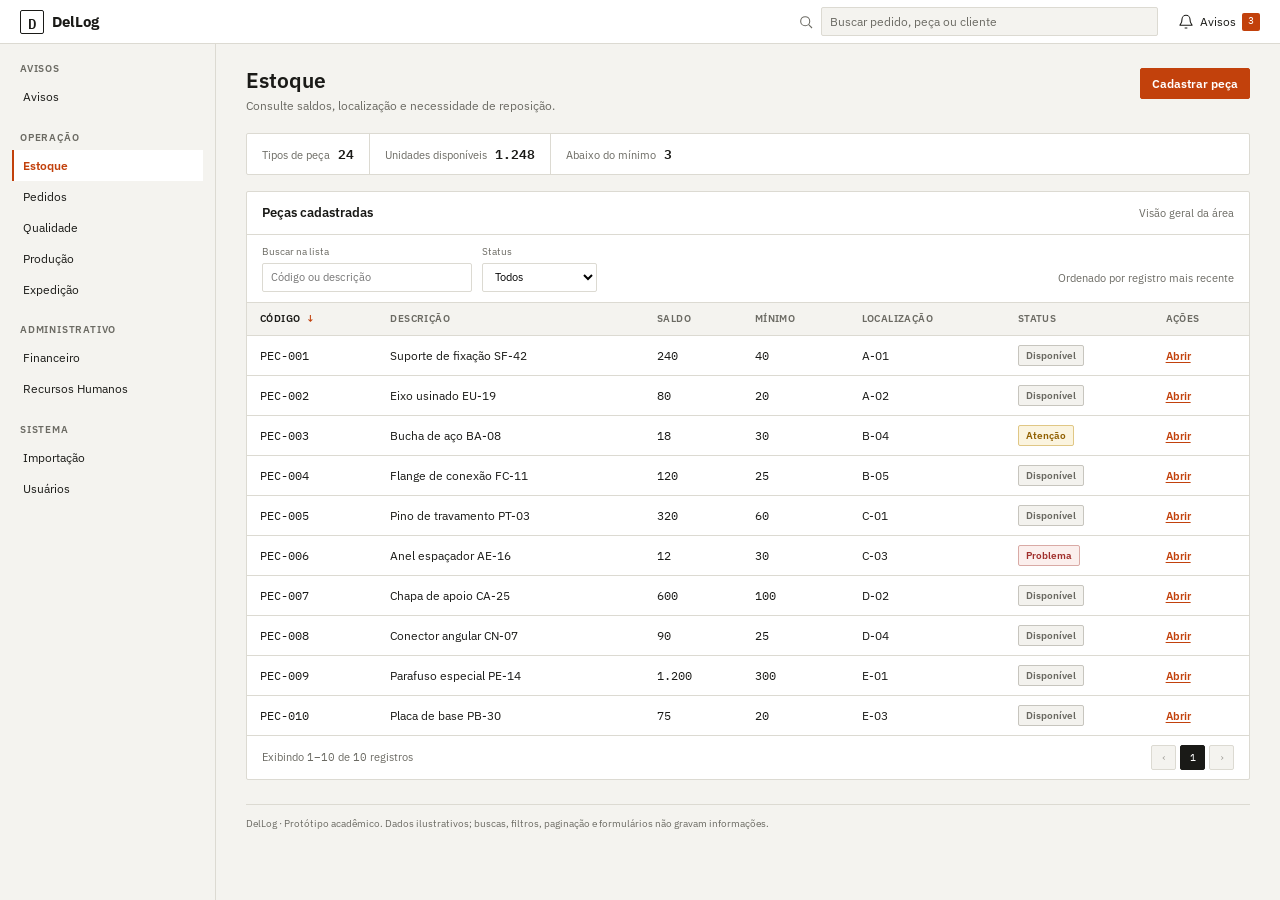
==== index.html @ 0070958c "Troquei o repositorio" ====
<!doctype html>
<html lang="pt-BR"><head><meta charset="utf-8"><meta name="viewport" content="width=device-width, initial-scale=1"><meta name="description" content="Interface demonstrativa do DelLog em HTML e CSS."><title>Estoque | DelLog</title><link rel="stylesheet" href="style.css"></head><body><a class="skip-link" href="#conteudo">Ir para o conteúdo</a><header class="topbar"><a class="brand" href="index.html" aria-label="DelLog, início"><span class="brand-mark" aria-hidden="true">D</span>DelLog</a><label class="global-search"><svg viewBox="0 0 24 24" fill="none" stroke="currentColor" stroke-width="1.6" aria-hidden="true"><circle cx="10.8" cy="10.8" r="6.8"/><path d="m16 16 5 5"/></svg><input type="search" aria-label="Busca global" placeholder="Buscar pedido, peça ou cliente"></label><a class="notification-link" href="avisos.html" aria-label="Avisos, 3 pendentes"><svg viewBox="0 0 24 24" fill="none" stroke="currentColor" stroke-width="1.6" aria-hidden="true"><path d="M18 8a6 6 0 0 0-12 0c0 7-3 7-3 9h18c0-2-3-2-3-9ZM10 21h4"/></svg><span>Avisos</span><span class="notification-count">3</span></a></header><div class="layout"><aside class="sidebar"><nav aria-label="Áreas do DelLog"><div class="nav-group"><p class="nav-caption">Avisos</p><a class="nav-link" href="avisos.html">Avisos</a></div><div class="nav-group"><p class="nav-caption">Operação</p><a class="nav-link active" href="index.html" aria-current="page">Estoque</a><a class="nav-link" href="pedidos.html">Pedidos</a><a class="nav-link" href="qualidade.html">Qualidade</a><a class="nav-link" href="producao.html">Produção</a><a class="nav-link" href="expedicao.html">Expedição</a></div><div class="nav-group"><p class="nav-caption">Administrativo</p><a class="nav-link" href="financeiro.html">Financeiro</a><a class="nav-link" href="rh.html">Recursos Humanos</a></div><div class="nav-group"><p class="nav-caption">Sistema</p><a class="nav-link" href="importacao.html">Importação</a><a class="nav-link" href="usuarios.html">Usuários</a></div></nav></aside><main id="conteudo"><div class="content-wrap"><div class="page-heading"><div><h1>Estoque</h1><p>Consulte saldos, localização e necessidade de reposição.</p></div><a class="button primary" href="#novo-registro">Cadastrar peça</a></div><section class="metrics" aria-label="Resumo de estoque"><article><span>Tipos de peça</span><strong>24</strong></article><article><span>Unidades disponíveis</span><strong>1.248</strong></article><article><span>Abaixo do mínimo</span><strong>3</strong></article></section><section class="panel" aria-labelledby="lista-titulo"><div class="panel-head"><h2 id="lista-titulo">Peças cadastradas</h2><p>Visão geral da área</p></div><div class="table-toolbar" aria-label="Filtros de estoque"><label>Buscar na lista<input type="search" placeholder="Código ou descrição"></label><label>Status<select><option>Todos</option><option>Aguardando</option><option>Em andamento</option><option>Atenção</option><option>Problema</option><option>Concluído</option></select></label><p class="toolbar-note">Ordenado por registro mais recente</p></div><div class="table-scroll"><table><thead><tr><th scope="col" aria-sort="descending">Código <span class="sort-mark" aria-hidden="true">↓</span></th><th scope="col">Descrição</th><th scope="col">Saldo</th><th scope="col">Mínimo</th><th scope="col">Localização</th><th scope="col">Status</th><th scope="col">Ações</th></tr></thead><tbody><tr><td><span class="mono">PEC-001</span></td><td><span>Suporte de fixação SF-42</span></td><td><span class="mono">240</span></td><td><span class="mono">40</span></td><td><span>A-01</span></td><td><span class="badge waiting">Disponível</span></td><td><a class="row-action" href="#registro-1" aria-label="Abrir registro PEC-001">Abrir</a></td></tr><tr><td><span class="mono">PEC-002</span></td><td><span>Eixo usinado EU-19</span></td><td><span class="mono">80</span></td><td><span class="mono">20</span></td><td><span>A-02</span></td><td><span class="badge waiting">Disponível</span></td><td><a class="row-action" href="#registro-2" aria-label="Abrir registro PEC-002">Abrir</a></td></tr><tr><td><span class="mono">PEC-003</span></td><td><span>Bucha de aço BA-08</span></td><td><span class="mono">18</span></td><td><span class="mono">30</span></td><td><span>B-04</span></td><td><span class="badge attention">Atenção</span></td><td><a class="row-action" href="#registro-3" aria-label="Abrir registro PEC-003">Abrir</a></td></tr><tr><td><span class="mono">PEC-004</span></td><td><span>Flange de conexão FC-11</span></td><td><span class="mono">120</span></td><td><span class="mono">25</span></td><td><span>B-05</span></td><td><span class="badge waiting">Disponível</span></td><td><a class="row-action" href="#registro-4" aria-label="Abrir registro PEC-004">Abrir</a></td></tr><tr><td><span class="mono">PEC-005</span></td><td><span>Pino de travamento PT-03</span></td><td><span class="mono">320</span></td><td><span class="mono">60</span></td><td><span>C-01</span></td><td><span class="badge waiting">Disponível</span></td><td><a class="row-action" href="#registro-5" aria-label="Abrir registro PEC-005">Abrir</a></td></tr><tr><td><span class="mono">PEC-006</span></td><td><span>Anel espaçador AE-16</span></td><td><span class="mono">12</span></td><td><span class="mono">30</span></td><td><span>C-03</span></td><td><span class="badge problem">Problema</span></td><td><a class="row-action" href="#registro-6" aria-label="Abrir registro PEC-006">Abrir</a></td></tr><tr><td><span class="mono">PEC-007</span></td><td><span>Chapa de apoio CA-25</span></td><td><span class="mono">600</span></td><td><span class="mono">100</span></td><td><span>D-02</span></td><td><span class="badge waiting">Disponível</span></td><td><a class="row-action" href="#registro-7" aria-label="Abrir registro PEC-007">Abrir</a></td></tr><tr><td><span class="mono">PEC-008</span></td><td><span>Conector angular CN-07</span></td><td><span class="mono">90</span></td><td><span class="mono">25</span></td><td><span>D-04</span></td><td><span class="badge waiting">Disponível</span></td><td><a class="row-action" href="#registro-8" aria-label="Abrir registro PEC-008">Abrir</a></td></tr><tr><td><span class="mono">PEC-009</span></td><td><span>Parafuso especial PE-14</span></td><td><span class="mono">1.200</span></td><td><span class="mono">300</span></td><td><span>E-01</span></td><td><span class="badge waiting">Disponível</span></td><td><a class="row-action" href="#registro-9" aria-label="Abrir registro PEC-009">Abrir</a></td></tr><tr><td><span class="mono">PEC-010</span></td><td><span>Placa de base PB-30</span></td><td><span class="mono">75</span></td><td><span class="mono">20</span></td><td><span>E-03</span></td><td><span class="badge waiting">Disponível</span></td><td><a class="row-action" href="#registro-10" aria-label="Abrir registro PEC-010">Abrir</a></td></tr></tbody></table></div><div class="table-footer"><span>Exibindo <span class="mono">1–10</span> de <span class="mono">10</span> registros</span><nav class="pagination" aria-label="Paginação"><span class="disabled">‹</span><span class="current" aria-current="page">1</span><span class="disabled">›</span></nav></div></section><footer>DelLog · Protótipo acadêmico. Dados ilustrativos; buscas, filtros, paginação e formulários não gravam informações.</footer></div></main></div><a class="drawer-backdrop" href="#conteudo" aria-label="Fechar painel"></a><aside class="drawer" id="novo-registro" aria-labelledby="novo-titulo"><div class="drawer-header"><div><h2 id="novo-titulo">Cadastrar peça</h2><p>Dados ilustrativos para apresentação.</p></div><a class="drawer-close" href="#conteudo" aria-label="Fechar formulário">×</a></div><form class="form"><label>Código<input placeholder="PEC-011"></label><label>Descrição<input placeholder="Descrição da peça"></label><label>Estoque mínimo<input type="number" min="0"></label><label>Localização<input placeholder="A-01"></label><p class="form-hint">Nenhum dado será salvo.</p><div class="form-actions"><a class="button" href="#conteudo">Cancelar</a><button class="button primary" type="button">Cadastrar peça</button></div></form></aside><aside class="drawer" id="registro-1" aria-labelledby="detalhe-1"><div class="drawer-header"><div><h2 id="detalhe-1">PEC-001</h2><p>Estoque</p></div><a class="drawer-close" href="#conteudo" aria-label="Fechar detalhe">×</a></div><section class="drawer-section"><h3>Dados do registro</h3><dl class="detail-list"><dt>Código</dt><dd>PEC-001</dd><dt>Descrição</dt><dd>Suporte de fixação SF-42</dd><dt>Saldo</dt><dd>240</dd><dt>Mínimo</dt><dd>40</dd><dt>Localização</dt><dd>A-01</dd><dt>Status</dt><dd>Disponível</dd></dl></section></aside><aside class="drawer" id="registro-2" aria-labelledby="detalhe-2"><div class="drawer-header"><div><h2 id="detalhe-2">PEC-002</h2><p>Estoque</p></div><a class="drawer-close" href="#conteudo" aria-label="Fechar detalhe">×</a></div><section class="drawer-section"><h3>Dados do registro</h3><dl class="detail-list"><dt>Código</dt><dd>PEC-002</dd><dt>Descrição</dt><dd>Eixo usinado EU-19</dd><dt>Saldo</dt><dd>80</dd><dt>Mínimo</dt><dd>20</dd><dt>Localização</dt><dd>A-02</dd><dt>Status</dt><dd>Disponível</dd></dl></section></aside><aside class="drawer" id="registro-3" aria-labelledby="detalhe-3"><div class="drawer-header"><div><h2 id="detalhe-3">PEC-003</h2><p>Estoque</p></div><a class="drawer-close" href="#conteudo" aria-label="Fechar detalhe">×</a></div><section class="drawer-section"><h3>Dados do registro</h3><dl class="detail-list"><dt>Código</dt><dd>PEC-003</dd><dt>Descrição</dt><dd>Bucha de aço BA-08</dd><dt>Saldo</dt><dd>18</dd><dt>Mínimo</dt><dd>30</dd><dt>Localização</dt><dd>B-04</dd><dt>Status</dt><dd>Atenção</dd></dl></section></aside><aside class="drawer" id="registro-4" aria-labelledby="detalhe-4"><div class="drawer-header"><div><h2 id="detalhe-4">PEC-004</h2><p>Estoque</p></div><a class="drawer-close" href="#conteudo" aria-label="Fechar detalhe">×</a></div><section class="drawer-section"><h3>Dados do registro</h3><dl class="detail-list"><dt>Código</dt><dd>PEC-004</dd><dt>Descrição</dt><dd>Flange de conexão FC-11</dd><dt>Saldo</dt><dd>120</dd><dt>Mínimo</dt><dd>25</dd><dt>Localização</dt><dd>B-05</dd><dt>Status</dt><dd>Disponível</dd></dl></section></aside><aside class="drawer" id="registro-5" aria-labelledby="detalhe-5"><div class="drawer-header"><div><h2 id="detalhe-5">PEC-005</h2><p>Estoque</p></div><a class="drawer-close" href="#conteudo" aria-label="Fechar detalhe">×</a></div><section class="drawer-section"><h3>Dados do registro</h3><dl class="detail-list"><dt>Código</dt><dd>PEC-005</dd><dt>Descrição</dt><dd>Pino de travamento PT-03</dd><dt>Saldo</dt><dd>320</dd><dt>Mínimo</dt><dd>60</dd><dt>Localização</dt><dd>C-01</dd><dt>Status</dt><dd>Disponível</dd></dl></section></aside><aside class="drawer" id="registro-6" aria-labelledby="detalhe-6"><div class="drawer-header"><div><h2 id="detalhe-6">PEC-006</h2><p>Estoque</p></div><a class="drawer-close" href="#conteudo" aria-label="Fechar detalhe">×</a></div><section class="drawer-section"><h3>Dados do registro</h3><dl class="detail-list"><dt>Código</dt><dd>PEC-006</dd><dt>Descrição</dt><dd>Anel espaçador AE-16</dd><dt>Saldo</dt><dd>12</dd><dt>Mínimo</dt><dd>30</dd><dt>Localização</dt><dd>C-03</dd><dt>Status</dt><dd>Problema</dd></dl></section></aside><aside class="drawer" id="registro-7" aria-labelledby="detalhe-7"><div class="drawer-header"><div><h2 id="detalhe-7">PEC-007</h2><p>Estoque</p></div><a class="drawer-close" href="#conteudo" aria-label="Fechar detalhe">×</a></div><section class="drawer-section"><h3>Dados do registro</h3><dl class="detail-list"><dt>Código</dt><dd>PEC-007</dd><dt>Descrição</dt><dd>Chapa de apoio CA-25</dd><dt>Saldo</dt><dd>600</dd><dt>Mínimo</dt><dd>100</dd><dt>Localização</dt><dd>D-02</dd><dt>Status</dt><dd>Disponível</dd></dl></section></aside><aside class="drawer" id="registro-8" aria-labelledby="detalhe-8"><div class="drawer-header"><div><h2 id="detalhe-8">PEC-008</h2><p>Estoque</p></div><a class="drawer-close" href="#conteudo" aria-label="Fechar detalhe">×</a></div><section class="drawer-section"><h3>Dados do registro</h3><dl class="detail-list"><dt>Código</dt><dd>PEC-008</dd><dt>Descrição</dt><dd>Conector angular CN-07</dd><dt>Saldo</dt><dd>90</dd><dt>Mínimo</dt><dd>25</dd><dt>Localização</dt><dd>D-04</dd><dt>Status</dt><dd>Disponível</dd></dl></section></aside><aside class="drawer" id="registro-9" aria-labelledby="detalhe-9"><div class="drawer-header"><div><h2 id="detalhe-9">PEC-009</h2><p>Estoque</p></div><a class="drawer-close" href="#conteudo" aria-label="Fechar detalhe">×</a></div><section class="drawer-section"><h3>Dados do registro</h3><dl class="detail-list"><dt>Código</dt><dd>PEC-009</dd><dt>Descrição</dt><dd>Parafuso especial PE-14</dd><dt>Saldo</dt><dd>1.200</dd><dt>Mínimo</dt><dd>300</dd><dt>Localização</dt><dd>E-01</dd><dt>Status</dt><dd>Disponível</dd></dl></section></aside><aside class="drawer" id="registro-10" aria-labelledby="detalhe-10"><div class="drawer-header"><div><h2 id="detalhe-10">PEC-010</h2><p>Estoque</p></div><a class="drawer-close" href="#conteudo" aria-label="Fechar detalhe">×</a></div><section class="drawer-section"><h3>Dados do registro</h3><dl class="detail-list"><dt>Código</dt><dd>PEC-010</dd><dt>Descrição</dt><dd>Placa de base PB-30</dd><dt>Saldo</dt><dd>75</dd><dt>Mínimo</dt><dd>20</dd><dt>Localização</dt><dd>E-03</dd><dt>Status</dt><dd>Disponível</dd></dl></section></aside></body></html>
---- style.css ----
@import url('https://fonts.googleapis.com/css2?family=IBM+Plex+Mono:wght@400;500;600&family=IBM+Plex+Sans:wght@400;500;600;700&display=swap');
:root{--bg:#f4f3ef;--paper:#fff;--ink:#1a1a17;--muted:#6b6a63;--line:#dcdad2;--accent:#c2410c;color-scheme:light}
*{box-sizing:border-box}html{scroll-behavior:smooth}body{margin:0;background:var(--bg);color:var(--ink);font:14px/1.45 'IBM Plex Sans',Arial,sans-serif}button,input,select{font:inherit}a{color:inherit}button{cursor:pointer}:focus-visible{outline:2px solid var(--accent);outline-offset:2px}
.mono,code,time,.numeric,.notification-count,.pagination,input[type=date],input[type=number]{font-family:'IBM Plex Mono',Consolas,monospace;font-variant-numeric:tabular-nums}
.skip-link{position:absolute;top:-48px;left:12px;z-index:40;padding:8px 12px;background:#fff;border:1px solid var(--accent)}.skip-link:focus{top:6px}
.topbar{position:sticky;top:0;z-index:20;height:44px;display:flex;align-items:center;gap:20px;padding:0 20px;background:#fff;border-bottom:1px solid var(--line)}.brand{display:inline-flex;align-items:center;gap:8px;min-width:192px;font-size:15px;font-weight:700;text-decoration:none}.brand-mark{display:grid;place-items:center;width:24px;height:24px;border:1px solid var(--ink);border-radius:2px;font:600 14px 'IBM Plex Mono',monospace}.top-label{display:none}
.global-search{display:flex;align-items:center;gap:7px;width:min(360px,40vw);margin-left:auto;color:var(--muted)}.global-search svg,.notification-link svg{width:16px;height:16px;flex:none}.global-search input{width:100%;height:29px;padding:3px 8px;background:var(--bg);border:1px solid var(--line);border-radius:2px;font-size:12px}.global-search input::placeholder{color:var(--muted)}.notification-link{display:inline-flex;align-items:center;gap:6px;text-decoration:none;font-size:12px}.notification-count{display:inline-grid;place-items:center;min-width:18px;height:18px;padding:0 3px;color:#fff;background:var(--accent);border-radius:2px;font-size:10px}
.layout{display:grid;grid-template-columns:216px minmax(0,1fr);min-height:calc(100vh - 44px)}.sidebar{position:sticky;top:44px;align-self:start;height:calc(100vh - 44px);padding:18px 12px;overflow-y:auto;border-right:1px solid var(--line)}.nav-group{margin-bottom:18px}.nav-caption{margin:0 8px 5px;color:var(--muted);font-size:10px;font-weight:600;letter-spacing:.08em;text-transform:uppercase}.sidebar nav{display:block}.nav-link{display:flex;align-items:center;justify-content:space-between;min-height:31px;padding:5px 9px;border-left:2px solid transparent;text-decoration:none;font-size:12px}.nav-link:hover{background:#eeede8}.nav-link.active,.nav-link[aria-current=page]{color:var(--accent);background:#fff;border-left-color:var(--accent);font-weight:600}.nav-indicator{color:var(--muted);font:10px 'IBM Plex Mono',monospace}.sidebar-note{margin:18px 8px 0;padding-top:12px;border-top:1px solid var(--line);color:var(--muted);font-size:11px}
main{min-width:0;padding:24px 30px 36px}.content-wrap{max-width:1440px;margin:auto}.page-heading{display:flex;align-items:start;justify-content:space-between;gap:16px;margin-bottom:18px}.page-heading h1{margin:0;font-size:21px;font-weight:600;line-height:1.2}.page-heading p{margin:4px 0 0;color:var(--muted);font-size:12px}.eyebrow{display:none}
.button{display:inline-flex;align-items:center;justify-content:center;min-height:31px;padding:5px 11px;background:#fff;border:1px solid var(--line);border-radius:2px;text-decoration:none;font-size:12px;font-weight:600;white-space:nowrap}.button:hover{border-color:var(--muted)}.button.primary,.primary{color:#fff;background:var(--accent);border-color:var(--accent)}.button.primary:hover,.primary:hover{background:#9a3412}.button:disabled{color:var(--muted);background:var(--bg);cursor:default}
.metrics{display:flex;flex-wrap:wrap;margin-bottom:16px;background:#fff;border:1px solid var(--line);border-radius:2px}.metrics article{display:flex;align-items:baseline;gap:8px;min-height:39px;padding:9px 15px;border-right:1px solid var(--line)}.metrics article:last-child{border-right:0}.metrics span,.metrics small{color:var(--muted);font-size:11px}.metrics strong{font:600 13px 'IBM Plex Mono',monospace;font-variant-numeric:tabular-nums}.metrics .warning-text{color:var(--accent)}
.panel,.card{min-width:0;margin-bottom:16px;overflow:hidden;background:#fff;border:1px solid var(--line);border-radius:2px}.panel-head,.card-head{display:flex;align-items:baseline;justify-content:space-between;gap:12px;padding:12px 15px;border-bottom:1px solid var(--line)}.panel-head h2,.card-head h2{margin:0;font-size:13px;font-weight:600}.panel-head p,.card-head p{margin:0;color:var(--muted);font-size:11px}
.table-toolbar{display:flex;flex-wrap:wrap;align-items:end;gap:10px;padding:10px 15px;border-bottom:1px solid var(--line)}.table-toolbar label{display:grid;gap:3px;color:var(--muted);font-size:10px}.table-toolbar input,.table-toolbar select{height:29px;min-width:115px;padding:3px 8px;background:#fff;border:1px solid var(--line);border-radius:2px;font-size:11px}.table-toolbar input[type=search]{min-width:210px}.toolbar-note{margin:0 0 5px auto;color:var(--muted);font-size:11px}
.table-scroll{max-height:550px;overflow:auto}table{width:100%;min-width:760px;border-collapse:separate;border-spacing:0}th,td{padding:9px 13px;border-bottom:1px solid var(--line);text-align:left;white-space:nowrap;font-size:12px}th{position:sticky;top:0;z-index:2;background:var(--bg);color:var(--muted);font-size:10px;font-weight:600;letter-spacing:.04em;text-transform:uppercase}tbody tr:hover{background:#faf9f6}tbody tr:last-child td{border-bottom:0}th[aria-sort]{color:var(--ink)}.sort-mark{margin-left:3px;color:var(--accent)}.row-action,.text-link{color:var(--accent);font-size:11px;font-weight:600;text-decoration:underline;text-underline-offset:2px}
.table-footer{display:flex;align-items:center;justify-content:space-between;gap:10px;padding:9px 15px;border-top:1px solid var(--line);color:var(--muted);font-size:11px}.pagination{display:flex;gap:4px}.pagination span,.pagination a{display:inline-grid;place-items:center;min-width:25px;height:25px;padding:0 5px;border:1px solid var(--line);border-radius:2px;text-decoration:none;font-size:10px}.pagination .current{color:#fff;background:var(--ink);border-color:var(--ink)}.pagination .disabled{color:#a5a39d;background:var(--bg)}
.badge{display:inline-flex;align-items:center;min-height:21px;padding:2px 7px;border:1px solid;border-radius:2px;font-size:10px;font-weight:600;line-height:1.2;white-space:nowrap}.badge.gray,.badge.waiting,.badge.purple{color:#696861;background:#f3f2ee;border-color:#c7c5be}.badge.blue,.badge.progress{color:#315d86;background:#edf3f8;border-color:#b9cbda}.badge.orange,.badge.attention{color:#916000;background:#fbf4df;border-color:#e0c785}.badge.red,.badge.problem{color:#a1302d;background:#fbefed;border-color:#d9aaa5}.badge.green,.badge.done{color:#326944;background:#edf5ee;border-color:#abcab1}.flow-text{color:var(--muted);font-size:11px}
.empty-state{padding:22px 16px;text-align:center}.empty-state strong{display:block;font-size:12px}.empty-state p{margin:5px 0 10px;color:var(--muted);font-size:11px}
.drawer{position:fixed;inset:44px 0 0 auto;z-index:25;display:none;width:min(460px,100vw);overflow-y:auto;background:#fff;border-left:1px solid var(--line)}.drawer:target{display:block}.drawer-backdrop{position:fixed;inset:44px 0 0 0;z-index:24;display:none;background:rgb(26 26 23/.25)}body:has(.drawer:target) .drawer-backdrop{display:block}.drawer-header{display:flex;align-items:start;justify-content:space-between;gap:12px;padding:16px 18px;border-bottom:1px solid var(--line)}.drawer-header h2{margin:0;font-size:16px}.drawer-header p{margin:3px 0 0;color:var(--muted);font-size:11px}.drawer-close{display:grid;place-items:center;width:26px;height:26px;border:1px solid var(--line);border-radius:2px;font-size:18px;text-decoration:none}.drawer-section{padding:15px 18px;border-bottom:1px solid var(--line)}.drawer-section h3{margin:0 0 10px;font-size:11px;text-transform:uppercase;letter-spacing:.04em}.detail-list{display:grid;grid-template-columns:110px 1fr;gap:8px 12px;margin:0;font-size:12px}.detail-list dt{color:var(--muted)}.detail-list dd{margin:0}.event-list{margin:0;padding:0;list-style:none}.event-list li{display:grid;grid-template-columns:110px 1fr;gap:5px 12px;padding:8px 0;border-top:1px solid var(--line)}.event-list li:first-child{border:0}.event-list time{color:var(--muted);font-size:10px}.event-title{font-size:12px;font-weight:600}.event-person{grid-column:2;color:var(--muted);font-size:10px}.steps{margin:0;padding:0;list-style:none}.steps li{padding:4px 0;color:var(--muted);font-size:11px}.steps li::before{content:'—';margin-right:8px}.steps li.done,.steps li.current{color:var(--ink);font-weight:400}
.form{display:grid;gap:12px;padding:16px 18px}.form label{display:grid;gap:4px;font-size:11px;font-weight:600}.form input,.form select{width:100%;min-width:0;min-height:31px;padding:5px 8px;background:#fff;border:1px solid var(--line);border-radius:2px;font-size:12px;font-weight:400}.form input:focus,.form select:focus,.table-toolbar input:focus,.table-toolbar select:focus,.global-search input:focus{outline:2px solid var(--accent);outline-offset:0;border-color:var(--accent)}.form-actions{display:flex;justify-content:end;gap:8px;padding-top:4px}.form-hint{margin:0;color:var(--muted);font-size:11px}
.grid{display:grid;gap:16px}.grid.two{grid-template-columns:repeat(2,minmax(0,1fr))}.inner-grid{padding:15px}.card .form{padding:15px}.list-item,.permission{padding:11px 15px;border-top:1px solid var(--line)}.list-item{display:flex;justify-content:space-between;gap:12px}.list-item p,.permission span{margin:3px 0 0;color:var(--muted);font-size:11px}.permission{display:grid;gap:3px}.notice{margin:10px 15px;padding:10px;border:1px solid var(--line);border-radius:2px}.notice p{margin:3px 0 0;color:var(--muted);font-size:11px}.notice.orange{border-color:#e0c785;background:#fbf4df}.notice.blue{border-color:#b9cbda;background:#edf3f8}.notice.purple{border-color:var(--line);background:var(--bg)}.inner-grid .notice{margin:0}footer{margin-top:24px;padding-top:12px;border-top:1px solid var(--line);color:var(--muted);font-size:10px}
@media(max-width:900px){.layout{grid-template-columns:174px minmax(0,1fr)}.brand{min-width:150px}main{padding:20px}}
@media(max-width:680px){.topbar{gap:10px;padding:0 12px}.brand{min-width:0;font-size:13px}.global-search{width:auto;flex:1}.notification-link span:not(.notification-count){display:none}.layout{display:block}.sidebar{position:static;height:auto;padding:8px 12px;overflow-x:auto;border-right:0;border-bottom:1px solid var(--line)}.sidebar nav{display:flex;gap:3px;min-width:max-content}.nav-group{display:flex;flex:none;margin:0 12px 0 0}.nav-caption,.sidebar-note{display:none}.nav-link{min-height:29px;padding:5px 8px;border-left:0;border-bottom:2px solid transparent}.nav-link.active,.nav-link[aria-current=page]{border-left-color:transparent;border-bottom-color:var(--accent)}main{padding:18px 12px 28px}.page-heading h1{font-size:18px}.metrics{flex-wrap:nowrap;overflow-x:auto}.metrics article{flex:none}.grid.two{grid-template-columns:1fr}.toolbar-note{width:100%;margin:0}}
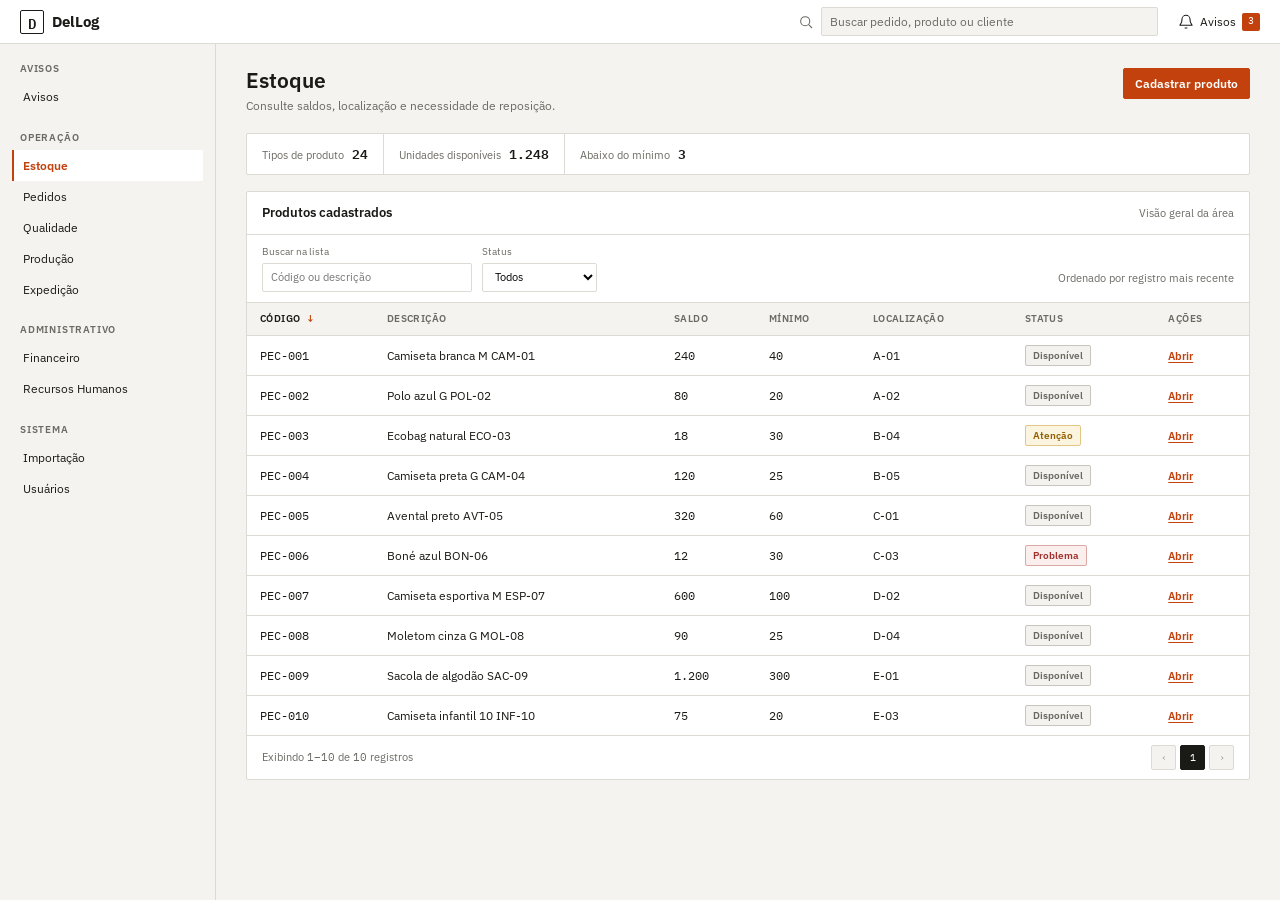
==== commit 5e021170: "Formata HTMLs e adapta conteúdo do DelLog para estamparia" ====
--- a/index.html
+++ b/index.html
@@ -1,3 +1,585 @@
 <!doctype html>
-<html lang="pt-BR"><head><meta charset="utf-8"><meta name="viewport" content="width=device-width, initial-scale=1"><meta name="description" content="Interface demonstrativa do DelLog em HTML e CSS."><title>Estoque | DelLog</title><link rel="stylesheet" href="style.css"></head><body><a class="skip-link" href="#conteudo">Ir para o conteúdo</a><header class="topbar"><a class="brand" href="index.html" aria-label="DelLog, início"><span class="brand-mark" aria-hidden="true">D</span>DelLog</a><label class="global-search"><svg viewBox="0 0 24 24" fill="none" stroke="currentColor" stroke-width="1.6" aria-hidden="true"><circle cx="10.8" cy="10.8" r="6.8"/><path d="m16 16 5 5"/></svg><input type="search" aria-label="Busca global" placeholder="Buscar pedido, peça ou cliente"></label><a class="notification-link" href="avisos.html" aria-label="Avisos, 3 pendentes"><svg viewBox="0 0 24 24" fill="none" stroke="currentColor" stroke-width="1.6" aria-hidden="true"><path d="M18 8a6 6 0 0 0-12 0c0 7-3 7-3 9h18c0-2-3-2-3-9ZM10 21h4"/></svg><span>Avisos</span><span class="notification-count">3</span></a></header><div class="layout"><aside class="sidebar"><nav aria-label="Áreas do DelLog"><div class="nav-group"><p class="nav-caption">Avisos</p><a class="nav-link" href="avisos.html">Avisos</a></div><div class="nav-group"><p class="nav-caption">Operação</p><a class="nav-link active" href="index.html" aria-current="page">Estoque</a><a class="nav-link" href="pedidos.html">Pedidos</a><a class="nav-link" href="qualidade.html">Qualidade</a><a class="nav-link" href="producao.html">Produção</a><a class="nav-link" href="expedicao.html">Expedição</a></div><div class="nav-group"><p class="nav-caption">Administrativo</p><a class="nav-link" href="financeiro.html">Financeiro</a><a class="nav-link" href="rh.html">Recursos Humanos</a></div><div class="nav-group"><p class="nav-caption">Sistema</p><a class="nav-link" href="importacao.html">Importação</a><a class="nav-link" href="usuarios.html">Usuários</a></div></nav></aside><main id="conteudo"><div class="content-wrap"><div class="page-heading"><div><h1>Estoque</h1><p>Consulte saldos, localização e necessidade de reposição.</p></div><a class="button primary" href="#novo-registro">Cadastrar peça</a></div><section class="metrics" aria-label="Resumo de estoque"><article><span>Tipos de peça</span><strong>24</strong></article><article><span>Unidades disponíveis</span><strong>1.248</strong></article><article><span>Abaixo do mínimo</span><strong>3</strong></article></section><section class="panel" aria-labelledby="lista-titulo"><div class="panel-head"><h2 id="lista-titulo">Peças cadastradas</h2><p>Visão geral da área</p></div><div class="table-toolbar" aria-label="Filtros de estoque"><label>Buscar na lista<input type="search" placeholder="Código ou descrição"></label><label>Status<select><option>Todos</option><option>Aguardando</option><option>Em andamento</option><option>Atenção</option><option>Problema</option><option>Concluído</option></select></label><p class="toolbar-note">Ordenado por registro mais recente</p></div><div class="table-scroll"><table><thead><tr><th scope="col" aria-sort="descending">Código <span class="sort-mark" aria-hidden="true">↓</span></th><th scope="col">Descrição</th><th scope="col">Saldo</th><th scope="col">Mínimo</th><th scope="col">Localização</th><th scope="col">Status</th><th scope="col">Ações</th></tr></thead><tbody><tr><td><span class="mono">PEC-001</span></td><td><span>Suporte de fixação SF-42</span></td><td><span class="mono">240</span></td><td><span class="mono">40</span></td><td><span>A-01</span></td><td><span class="badge waiting">Disponível</span></td><td><a class="row-action" href="#registro-1" aria-label="Abrir registro PEC-001">Abrir</a></td></tr><tr><td><span class="mono">PEC-002</span></td><td><span>Eixo usinado EU-19</span></td><td><span class="mono">80</span></td><td><span class="mono">20</span></td><td><span>A-02</span></td><td><span class="badge waiting">Disponível</span></td><td><a class="row-action" href="#registro-2" aria-label="Abrir registro PEC-002">Abrir</a></td></tr><tr><td><span class="mono">PEC-003</span></td><td><span>Bucha de aço BA-08</span></td><td><span class="mono">18</span></td><td><span class="mono">30</span></td><td><span>B-04</span></td><td><span class="badge attention">Atenção</span></td><td><a class="row-action" href="#registro-3" aria-label="Abrir registro PEC-003">Abrir</a></td></tr><tr><td><span class="mono">PEC-004</span></td><td><span>Flange de conexão FC-11</span></td><td><span class="mono">120</span></td><td><span class="mono">25</span></td><td><span>B-05</span></td><td><span class="badge waiting">Disponível</span></td><td><a class="row-action" href="#registro-4" aria-label="Abrir registro PEC-004">Abrir</a></td></tr><tr><td><span class="mono">PEC-005</span></td><td><span>Pino de travamento PT-03</span></td><td><span class="mono">320</span></td><td><span class="mono">60</span></td><td><span>C-01</span></td><td><span class="badge waiting">Disponível</span></td><td><a class="row-action" href="#registro-5" aria-label="Abrir registro PEC-005">Abrir</a></td></tr><tr><td><span class="mono">PEC-006</span></td><td><span>Anel espaçador AE-16</span></td><td><span class="mono">12</span></td><td><span class="mono">30</span></td><td><span>C-03</span></td><td><span class="badge problem">Problema</span></td><td><a class="row-action" href="#registro-6" aria-label="Abrir registro PEC-006">Abrir</a></td></tr><tr><td><span class="mono">PEC-007</span></td><td><span>Chapa de apoio CA-25</span></td><td><span class="mono">600</span></td><td><span class="mono">100</span></td><td><span>D-02</span></td><td><span class="badge waiting">Disponível</span></td><td><a class="row-action" href="#registro-7" aria-label="Abrir registro PEC-007">Abrir</a></td></tr><tr><td><span class="mono">PEC-008</span></td><td><span>Conector angular CN-07</span></td><td><span class="mono">90</span></td><td><span class="mono">25</span></td><td><span>D-04</span></td><td><span class="badge waiting">Disponível</span></td><td><a class="row-action" href="#registro-8" aria-label="Abrir registro PEC-008">Abrir</a></td></tr><tr><td><span class="mono">PEC-009</span></td><td><span>Parafuso especial PE-14</span></td><td><span class="mono">1.200</span></td><td><span class="mono">300</span></td><td><span>E-01</span></td><td><span class="badge waiting">Disponível</span></td><td><a class="row-action" href="#registro-9" aria-label="Abrir registro PEC-009">Abrir</a></td></tr><tr><td><span class="mono">PEC-010</span></td><td><span>Placa de base PB-30</span></td><td><span class="mono">75</span></td><td><span class="mono">20</span></td><td><span>E-03</span></td><td><span class="badge waiting">Disponível</span></td><td><a class="row-action" href="#registro-10" aria-label="Abrir registro PEC-010">Abrir</a></td></tr></tbody></table></div><div class="table-footer"><span>Exibindo <span class="mono">1–10</span> de <span class="mono">10</span> registros</span><nav class="pagination" aria-label="Paginação"><span class="disabled">‹</span><span class="current" aria-current="page">1</span><span class="disabled">›</span></nav></div></section><footer>DelLog · Protótipo acadêmico. Dados ilustrativos; buscas, filtros, paginação e formulários não gravam informações.</footer></div></main></div><a class="drawer-backdrop" href="#conteudo" aria-label="Fechar painel"></a><aside class="drawer" id="novo-registro" aria-labelledby="novo-titulo"><div class="drawer-header"><div><h2 id="novo-titulo">Cadastrar peça</h2><p>Dados ilustrativos para apresentação.</p></div><a class="drawer-close" href="#conteudo" aria-label="Fechar formulário">×</a></div><form class="form"><label>Código<input placeholder="PEC-011"></label><label>Descrição<input placeholder="Descrição da peça"></label><label>Estoque mínimo<input type="number" min="0"></label><label>Localização<input placeholder="A-01"></label><p class="form-hint">Nenhum dado será salvo.</p><div class="form-actions"><a class="button" href="#conteudo">Cancelar</a><button class="button primary" type="button">Cadastrar peça</button></div></form></aside><aside class="drawer" id="registro-1" aria-labelledby="detalhe-1"><div class="drawer-header"><div><h2 id="detalhe-1">PEC-001</h2><p>Estoque</p></div><a class="drawer-close" href="#conteudo" aria-label="Fechar detalhe">×</a></div><section class="drawer-section"><h3>Dados do registro</h3><dl class="detail-list"><dt>Código</dt><dd>PEC-001</dd><dt>Descrição</dt><dd>Suporte de fixação SF-42</dd><dt>Saldo</dt><dd>240</dd><dt>Mínimo</dt><dd>40</dd><dt>Localização</dt><dd>A-01</dd><dt>Status</dt><dd>Disponível</dd></dl></section></aside><aside class="drawer" id="registro-2" aria-labelledby="detalhe-2"><div class="drawer-header"><div><h2 id="detalhe-2">PEC-002</h2><p>Estoque</p></div><a class="drawer-close" href="#conteudo" aria-label="Fechar detalhe">×</a></div><section class="drawer-section"><h3>Dados do registro</h3><dl class="detail-list"><dt>Código</dt><dd>PEC-002</dd><dt>Descrição</dt><dd>Eixo usinado EU-19</dd><dt>Saldo</dt><dd>80</dd><dt>Mínimo</dt><dd>20</dd><dt>Localização</dt><dd>A-02</dd><dt>Status</dt><dd>Disponível</dd></dl></section></aside><aside class="drawer" id="registro-3" aria-labelledby="detalhe-3"><div class="drawer-header"><div><h2 id="detalhe-3">PEC-003</h2><p>Estoque</p></div><a class="drawer-close" href="#conteudo" aria-label="Fechar detalhe">×</a></div><section class="drawer-section"><h3>Dados do registro</h3><dl class="detail-list"><dt>Código</dt><dd>PEC-003</dd><dt>Descrição</dt><dd>Bucha de aço BA-08</dd><dt>Saldo</dt><dd>18</dd><dt>Mínimo</dt><dd>30</dd><dt>Localização</dt><dd>B-04</dd><dt>Status</dt><dd>Atenção</dd></dl></section></aside><aside class="drawer" id="registro-4" aria-labelledby="detalhe-4"><div class="drawer-header"><div><h2 id="detalhe-4">PEC-004</h2><p>Estoque</p></div><a class="drawer-close" href="#conteudo" aria-label="Fechar detalhe">×</a></div><section class="drawer-section"><h3>Dados do registro</h3><dl class="detail-list"><dt>Código</dt><dd>PEC-004</dd><dt>Descrição</dt><dd>Flange de conexão FC-11</dd><dt>Saldo</dt><dd>120</dd><dt>Mínimo</dt><dd>25</dd><dt>Localização</dt><dd>B-05</dd><dt>Status</dt><dd>Disponível</dd></dl></section></aside><aside class="drawer" id="registro-5" aria-labelledby="detalhe-5"><div class="drawer-header"><div><h2 id="detalhe-5">PEC-005</h2><p>Estoque</p></div><a class="drawer-close" href="#conteudo" aria-label="Fechar detalhe">×</a></div><section class="drawer-section"><h3>Dados do registro</h3><dl class="detail-list"><dt>Código</dt><dd>PEC-005</dd><dt>Descrição</dt><dd>Pino de travamento PT-03</dd><dt>Saldo</dt><dd>320</dd><dt>Mínimo</dt><dd>60</dd><dt>Localização</dt><dd>C-01</dd><dt>Status</dt><dd>Disponível</dd></dl></section></aside><aside class="drawer" id="registro-6" aria-labelledby="detalhe-6"><div class="drawer-header"><div><h2 id="detalhe-6">PEC-006</h2><p>Estoque</p></div><a class="drawer-close" href="#conteudo" aria-label="Fechar detalhe">×</a></div><section class="drawer-section"><h3>Dados do registro</h3><dl class="detail-list"><dt>Código</dt><dd>PEC-006</dd><dt>Descrição</dt><dd>Anel espaçador AE-16</dd><dt>Saldo</dt><dd>12</dd><dt>Mínimo</dt><dd>30</dd><dt>Localização</dt><dd>C-03</dd><dt>Status</dt><dd>Problema</dd></dl></section></aside><aside class="drawer" id="registro-7" aria-labelledby="detalhe-7"><div class="drawer-header"><div><h2 id="detalhe-7">PEC-007</h2><p>Estoque</p></div><a class="drawer-close" href="#conteudo" aria-label="Fechar detalhe">×</a></div><section class="drawer-section"><h3>Dados do registro</h3><dl class="detail-list"><dt>Código</dt><dd>PEC-007</dd><dt>Descrição</dt><dd>Chapa de apoio CA-25</dd><dt>Saldo</dt><dd>600</dd><dt>Mínimo</dt><dd>100</dd><dt>Localização</dt><dd>D-02</dd><dt>Status</dt><dd>Disponível</dd></dl></section></aside><aside class="drawer" id="registro-8" aria-labelledby="detalhe-8"><div class="drawer-header"><div><h2 id="detalhe-8">PEC-008</h2><p>Estoque</p></div><a class="drawer-close" href="#conteudo" aria-label="Fechar detalhe">×</a></div><section class="drawer-section"><h3>Dados do registro</h3><dl class="detail-list"><dt>Código</dt><dd>PEC-008</dd><dt>Descrição</dt><dd>Conector angular CN-07</dd><dt>Saldo</dt><dd>90</dd><dt>Mínimo</dt><dd>25</dd><dt>Localização</dt><dd>D-04</dd><dt>Status</dt><dd>Disponível</dd></dl></section></aside><aside class="drawer" id="registro-9" aria-labelledby="detalhe-9"><div class="drawer-header"><div><h2 id="detalhe-9">PEC-009</h2><p>Estoque</p></div><a class="drawer-close" href="#conteudo" aria-label="Fechar detalhe">×</a></div><section class="drawer-section"><h3>Dados do registro</h3><dl class="detail-list"><dt>Código</dt><dd>PEC-009</dd><dt>Descrição</dt><dd>Parafuso especial PE-14</dd><dt>Saldo</dt><dd>1.200</dd><dt>Mínimo</dt><dd>300</dd><dt>Localização</dt><dd>E-01</dd><dt>Status</dt><dd>Disponível</dd></dl></section></aside><aside class="drawer" id="registro-10" aria-labelledby="detalhe-10"><div class="drawer-header"><div><h2 id="detalhe-10">PEC-010</h2><p>Estoque</p></div><a class="drawer-close" href="#conteudo" aria-label="Fechar detalhe">×</a></div><section class="drawer-section"><h3>Dados do registro</h3><dl class="detail-list"><dt>Código</dt><dd>PEC-010</dd><dt>Descrição</dt><dd>Placa de base PB-30</dd><dt>Saldo</dt><dd>75</dd><dt>Mínimo</dt><dd>20</dd><dt>Localização</dt><dd>E-03</dd><dt>Status</dt><dd>Disponível</dd></dl></section></aside></body></html>
-
+<html lang="pt-BR">
+  <head>
+    <meta charset="utf-8" />
+    <meta name="viewport" content="width=device-width, initial-scale=1" />
+    <meta
+      name="description"
+      content="DelLog: gestão de pedidos, produção e estoque para estamparias."
+    />
+    <title>Estoque | DelLog</title>
+    <link rel="stylesheet" href="style.css" />
+  </head>
+  <body>
+    <a class="skip-link" href="#conteudo">Ir para o conteúdo</a>
+    <header class="topbar">
+      <a class="brand" href="index.html" aria-label="DelLog, início">
+        <span class="brand-mark" aria-hidden="true">D</span>
+        DelLog
+      </a>
+      <label class="global-search">
+        <svg
+          viewBox="0 0 24 24"
+          fill="none"
+          stroke="currentColor"
+          stroke-width="1.6"
+          aria-hidden="true"
+        >
+          <circle cx="10.8" cy="10.8" r="6.8" />
+          <path d="m16 16 5 5" />
+        </svg>
+        <input
+          type="search"
+          aria-label="Busca global"
+          placeholder="Buscar pedido, produto ou cliente"
+        />
+      </label>
+      <a class="notification-link" href="avisos.html" aria-label="Avisos, 3 pendentes">
+        <svg
+          viewBox="0 0 24 24"
+          fill="none"
+          stroke="currentColor"
+          stroke-width="1.6"
+          aria-hidden="true"
+        >
+          <path d="M18 8a6 6 0 0 0-12 0c0 7-3 7-3 9h18c0-2-3-2-3-9ZM10 21h4" />
+        </svg>
+        <span>Avisos</span>
+        <span class="notification-count">3</span>
+      </a>
+    </header>
+    <div class="layout">
+      <aside class="sidebar">
+        <nav aria-label="Áreas do DelLog">
+          <div class="nav-group">
+            <p class="nav-caption">Avisos</p>
+            <a class="nav-link" href="avisos.html">Avisos</a>
+          </div>
+          <div class="nav-group">
+            <p class="nav-caption">Operação</p>
+            <a class="nav-link active" href="index.html" aria-current="page">Estoque</a>
+            <a class="nav-link" href="pedidos.html">Pedidos</a>
+            <a class="nav-link" href="qualidade.html">Qualidade</a>
+            <a class="nav-link" href="producao.html">Produção</a>
+            <a class="nav-link" href="expedicao.html">Expedição</a>
+          </div>
+          <div class="nav-group">
+            <p class="nav-caption">Administrativo</p>
+            <a class="nav-link" href="financeiro.html">Financeiro</a>
+            <a class="nav-link" href="rh.html">Recursos Humanos</a>
+          </div>
+          <div class="nav-group">
+            <p class="nav-caption">Sistema</p>
+            <a class="nav-link" href="importacao.html">Importação</a>
+            <a class="nav-link" href="usuarios.html">Usuários</a>
+          </div>
+        </nav>
+      </aside>
+      <main id="conteudo">
+        <div class="content-wrap">
+          <div class="page-heading">
+            <div>
+              <h1>Estoque</h1>
+              <p>Consulte saldos, localização e necessidade de reposição.</p>
+            </div>
+            <a class="button primary" href="#novo-registro">Cadastrar produto</a>
+          </div>
+          <section class="metrics" aria-label="Resumo de estoque">
+            <article>
+              <span>Tipos de produto</span>
+              <strong>24</strong>
+            </article>
+            <article>
+              <span>Unidades disponíveis</span>
+              <strong>1.248</strong>
+            </article>
+            <article>
+              <span>Abaixo do mínimo</span>
+              <strong>3</strong>
+            </article>
+          </section>
+          <section class="panel" aria-labelledby="lista-titulo">
+            <div class="panel-head">
+              <h2 id="lista-titulo">Produtos cadastrados</h2>
+              <p>Visão geral da área</p>
+            </div>
+            <div class="table-toolbar" aria-label="Filtros de estoque">
+              <label>
+                Buscar na lista
+                <input type="search" placeholder="Código ou descrição" />
+              </label>
+              <label>
+                Status
+                <select>
+                  <option>Todos</option>
+                  <option>Aguardando</option>
+                  <option>Em andamento</option>
+                  <option>Atenção</option>
+                  <option>Problema</option>
+                  <option>Concluído</option>
+                </select>
+              </label>
+              <p class="toolbar-note">Ordenado por registro mais recente</p>
+            </div>
+            <div class="table-scroll">
+              <table>
+                <thead>
+                  <tr>
+                    <th scope="col" aria-sort="descending">
+                      Código
+                      <span class="sort-mark" aria-hidden="true">↓</span>
+                    </th>
+                    <th scope="col">Descrição</th>
+                    <th scope="col">Saldo</th>
+                    <th scope="col">Mínimo</th>
+                    <th scope="col">Localização</th>
+                    <th scope="col">Status</th>
+                    <th scope="col">Ações</th>
+                  </tr>
+                </thead>
+                <tbody>
+                  <tr>
+                    <td><span class="mono">PEC-001</span></td>
+                    <td><span>Camiseta branca M CAM-01</span></td>
+                    <td><span class="mono">240</span></td>
+                    <td><span class="mono">40</span></td>
+                    <td><span>A-01</span></td>
+                    <td><span class="badge waiting">Disponível</span></td>
+                    <td>
+                      <a class="row-action" href="#registro-1" aria-label="Abrir registro PEC-001">
+                        Abrir
+                      </a>
+                    </td>
+                  </tr>
+                  <tr>
+                    <td><span class="mono">PEC-002</span></td>
+                    <td><span>Polo azul G POL-02</span></td>
+                    <td><span class="mono">80</span></td>
+                    <td><span class="mono">20</span></td>
+                    <td><span>A-02</span></td>
+                    <td><span class="badge waiting">Disponível</span></td>
+                    <td>
+                      <a class="row-action" href="#registro-2" aria-label="Abrir registro PEC-002">
+                        Abrir
+                      </a>
+                    </td>
+                  </tr>
+                  <tr>
+                    <td><span class="mono">PEC-003</span></td>
+                    <td><span>Ecobag natural ECO-03</span></td>
+                    <td><span class="mono">18</span></td>
+                    <td><span class="mono">30</span></td>
+                    <td><span>B-04</span></td>
+                    <td><span class="badge attention">Atenção</span></td>
+                    <td>
+                      <a class="row-action" href="#registro-3" aria-label="Abrir registro PEC-003">
+                        Abrir
+                      </a>
+                    </td>
+                  </tr>
+                  <tr>
+                    <td><span class="mono">PEC-004</span></td>
+                    <td><span>Camiseta preta G CAM-04</span></td>
+                    <td><span class="mono">120</span></td>
+                    <td><span class="mono">25</span></td>
+                    <td><span>B-05</span></td>
+                    <td><span class="badge waiting">Disponível</span></td>
+                    <td>
+                      <a class="row-action" href="#registro-4" aria-label="Abrir registro PEC-004">
+                        Abrir
+                      </a>
+                    </td>
+                  </tr>
+                  <tr>
+                    <td><span class="mono">PEC-005</span></td>
+                    <td><span>Avental preto AVT-05</span></td>
+                    <td><span class="mono">320</span></td>
+                    <td><span class="mono">60</span></td>
+                    <td><span>C-01</span></td>
+                    <td><span class="badge waiting">Disponível</span></td>
+                    <td>
+                      <a class="row-action" href="#registro-5" aria-label="Abrir registro PEC-005">
+                        Abrir
+                      </a>
+                    </td>
+                  </tr>
+                  <tr>
+                    <td><span class="mono">PEC-006</span></td>
+                    <td><span>Boné azul BON-06</span></td>
+                    <td><span class="mono">12</span></td>
+                    <td><span class="mono">30</span></td>
+                    <td><span>C-03</span></td>
+                    <td><span class="badge problem">Problema</span></td>
+                    <td>
+                      <a class="row-action" href="#registro-6" aria-label="Abrir registro PEC-006">
+                        Abrir
+                      </a>
+                    </td>
+                  </tr>
+                  <tr>
+                    <td><span class="mono">PEC-007</span></td>
+                    <td><span>Camiseta esportiva M ESP-07</span></td>
+                    <td><span class="mono">600</span></td>
+                    <td><span class="mono">100</span></td>
+                    <td><span>D-02</span></td>
+                    <td><span class="badge waiting">Disponível</span></td>
+                    <td>
+                      <a class="row-action" href="#registro-7" aria-label="Abrir registro PEC-007">
+                        Abrir
+                      </a>
+                    </td>
+                  </tr>
+                  <tr>
+                    <td><span class="mono">PEC-008</span></td>
+                    <td><span>Moletom cinza G MOL-08</span></td>
+                    <td><span class="mono">90</span></td>
+                    <td><span class="mono">25</span></td>
+                    <td><span>D-04</span></td>
+                    <td><span class="badge waiting">Disponível</span></td>
+                    <td>
+                      <a class="row-action" href="#registro-8" aria-label="Abrir registro PEC-008">
+                        Abrir
+                      </a>
+                    </td>
+                  </tr>
+                  <tr>
+                    <td><span class="mono">PEC-009</span></td>
+                    <td><span>Sacola de algodão SAC-09</span></td>
+                    <td><span class="mono">1.200</span></td>
+                    <td><span class="mono">300</span></td>
+                    <td><span>E-01</span></td>
+                    <td><span class="badge waiting">Disponível</span></td>
+                    <td>
+                      <a class="row-action" href="#registro-9" aria-label="Abrir registro PEC-009">
+                        Abrir
+                      </a>
+                    </td>
+                  </tr>
+                  <tr>
+                    <td><span class="mono">PEC-010</span></td>
+                    <td><span>Camiseta infantil 10 INF-10</span></td>
+                    <td><span class="mono">75</span></td>
+                    <td><span class="mono">20</span></td>
+                    <td><span>E-03</span></td>
+                    <td><span class="badge waiting">Disponível</span></td>
+                    <td>
+                      <a class="row-action" href="#registro-10" aria-label="Abrir registro PEC-010">
+                        Abrir
+                      </a>
+                    </td>
+                  </tr>
+                </tbody>
+              </table>
+            </div>
+            <div class="table-footer">
+              <span>
+                Exibindo
+                <span class="mono">1–10</span>
+                de
+                <span class="mono">10</span>
+                registros
+              </span>
+              <nav class="pagination" aria-label="Paginação">
+                <span class="disabled">‹</span>
+                <span class="current" aria-current="page">1</span>
+                <span class="disabled">›</span>
+              </nav>
+            </div>
+          </section>
+        </div>
+      </main>
+    </div>
+    <a class="drawer-backdrop" href="#conteudo" aria-label="Fechar painel"></a>
+    <aside class="drawer" id="novo-registro" aria-labelledby="novo-titulo">
+      <div class="drawer-header">
+        <div>
+          <h2 id="novo-titulo">Cadastrar produto</h2>
+          <p>Informe o produto, o estoque mínimo e sua localização.</p>
+        </div>
+        <a class="drawer-close" href="#conteudo" aria-label="Fechar formulário">×</a>
+      </div>
+      <form class="form">
+        <label>
+          Código
+          <input placeholder="PEC-011" />
+        </label>
+        <label>
+          Descrição
+          <input placeholder="Descrição do produto" />
+        </label>
+        <label>
+          Estoque mínimo
+          <input type="number" min="0" />
+        </label>
+        <label>
+          Localização
+          <input placeholder="A-01" />
+        </label>
+        <div class="form-actions">
+          <a class="button" href="#conteudo">Cancelar</a>
+          <button class="button primary" type="button">Cadastrar produto</button>
+        </div>
+      </form>
+    </aside>
+    <aside class="drawer" id="registro-1" aria-labelledby="detalhe-1">
+      <div class="drawer-header">
+        <div>
+          <h2 id="detalhe-1">PEC-001</h2>
+          <p>Estoque</p>
+        </div>
+        <a class="drawer-close" href="#conteudo" aria-label="Fechar detalhe">×</a>
+      </div>
+      <section class="drawer-section">
+        <h3>Dados do registro</h3>
+        <dl class="detail-list">
+          <dt>Código</dt>
+          <dd>PEC-001</dd>
+          <dt>Descrição</dt>
+          <dd>Camiseta branca M CAM-01</dd>
+          <dt>Saldo</dt>
+          <dd>240</dd>
+          <dt>Mínimo</dt>
+          <dd>40</dd>
+          <dt>Localização</dt>
+          <dd>A-01</dd>
+          <dt>Status</dt>
+          <dd>Disponível</dd>
+        </dl>
+      </section>
+    </aside>
+    <aside class="drawer" id="registro-2" aria-labelledby="detalhe-2">
+      <div class="drawer-header">
+        <div>
+          <h2 id="detalhe-2">PEC-002</h2>
+          <p>Estoque</p>
+        </div>
+        <a class="drawer-close" href="#conteudo" aria-label="Fechar detalhe">×</a>
+      </div>
+      <section class="drawer-section">
+        <h3>Dados do registro</h3>
+        <dl class="detail-list">
+          <dt>Código</dt>
+          <dd>PEC-002</dd>
+          <dt>Descrição</dt>
+          <dd>Polo azul G POL-02</dd>
+          <dt>Saldo</dt>
+          <dd>80</dd>
+          <dt>Mínimo</dt>
+          <dd>20</dd>
+          <dt>Localização</dt>
+          <dd>A-02</dd>
+          <dt>Status</dt>
+          <dd>Disponível</dd>
+        </dl>
+      </section>
+    </aside>
+    <aside class="drawer" id="registro-3" aria-labelledby="detalhe-3">
+      <div class="drawer-header">
+        <div>
+          <h2 id="detalhe-3">PEC-003</h2>
+          <p>Estoque</p>
+        </div>
+        <a class="drawer-close" href="#conteudo" aria-label="Fechar detalhe">×</a>
+      </div>
+      <section class="drawer-section">
+        <h3>Dados do registro</h3>
+        <dl class="detail-list">
+          <dt>Código</dt>
+          <dd>PEC-003</dd>
+          <dt>Descrição</dt>
+          <dd>Ecobag natural ECO-03</dd>
+          <dt>Saldo</dt>
+          <dd>18</dd>
+          <dt>Mínimo</dt>
+          <dd>30</dd>
+          <dt>Localização</dt>
+          <dd>B-04</dd>
+          <dt>Status</dt>
+          <dd>Atenção</dd>
+        </dl>
+      </section>
+    </aside>
+    <aside class="drawer" id="registro-4" aria-labelledby="detalhe-4">
+      <div class="drawer-header">
+        <div>
+          <h2 id="detalhe-4">PEC-004</h2>
+          <p>Estoque</p>
+        </div>
+        <a class="drawer-close" href="#conteudo" aria-label="Fechar detalhe">×</a>
+      </div>
+      <section class="drawer-section">
+        <h3>Dados do registro</h3>
+        <dl class="detail-list">
+          <dt>Código</dt>
+          <dd>PEC-004</dd>
+          <dt>Descrição</dt>
+          <dd>Camiseta preta G CAM-04</dd>
+          <dt>Saldo</dt>
+          <dd>120</dd>
+          <dt>Mínimo</dt>
+          <dd>25</dd>
+          <dt>Localização</dt>
+          <dd>B-05</dd>
+          <dt>Status</dt>
+          <dd>Disponível</dd>
+        </dl>
+      </section>
+    </aside>
+    <aside class="drawer" id="registro-5" aria-labelledby="detalhe-5">
+      <div class="drawer-header">
+        <div>
+          <h2 id="detalhe-5">PEC-005</h2>
+          <p>Estoque</p>
+        </div>
+        <a class="drawer-close" href="#conteudo" aria-label="Fechar detalhe">×</a>
+      </div>
+      <section class="drawer-section">
+        <h3>Dados do registro</h3>
+        <dl class="detail-list">
+          <dt>Código</dt>
+          <dd>PEC-005</dd>
+          <dt>Descrição</dt>
+          <dd>Avental preto AVT-05</dd>
+          <dt>Saldo</dt>
+          <dd>320</dd>
+          <dt>Mínimo</dt>
+          <dd>60</dd>
+          <dt>Localização</dt>
+          <dd>C-01</dd>
+          <dt>Status</dt>
+          <dd>Disponível</dd>
+        </dl>
+      </section>
+    </aside>
+    <aside class="drawer" id="registro-6" aria-labelledby="detalhe-6">
+      <div class="drawer-header">
+        <div>
+          <h2 id="detalhe-6">PEC-006</h2>
+          <p>Estoque</p>
+        </div>
+        <a class="drawer-close" href="#conteudo" aria-label="Fechar detalhe">×</a>
+      </div>
+      <section class="drawer-section">
+        <h3>Dados do registro</h3>
+        <dl class="detail-list">
+          <dt>Código</dt>
+          <dd>PEC-006</dd>
+          <dt>Descrição</dt>
+          <dd>Boné azul BON-06</dd>
+          <dt>Saldo</dt>
+          <dd>12</dd>
+          <dt>Mínimo</dt>
+          <dd>30</dd>
+          <dt>Localização</dt>
+          <dd>C-03</dd>
+          <dt>Status</dt>
+          <dd>Problema</dd>
+        </dl>
+      </section>
+    </aside>
+    <aside class="drawer" id="registro-7" aria-labelledby="detalhe-7">
+      <div class="drawer-header">
+        <div>
+          <h2 id="detalhe-7">PEC-007</h2>
+          <p>Estoque</p>
+        </div>
+        <a class="drawer-close" href="#conteudo" aria-label="Fechar detalhe">×</a>
+      </div>
+      <section class="drawer-section">
+        <h3>Dados do registro</h3>
+        <dl class="detail-list">
+          <dt>Código</dt>
+          <dd>PEC-007</dd>
+          <dt>Descrição</dt>
+          <dd>Camiseta esportiva M ESP-07</dd>
+          <dt>Saldo</dt>
+          <dd>600</dd>
+          <dt>Mínimo</dt>
+          <dd>100</dd>
+          <dt>Localização</dt>
+          <dd>D-02</dd>
+          <dt>Status</dt>
+          <dd>Disponível</dd>
+        </dl>
+      </section>
+    </aside>
+    <aside class="drawer" id="registro-8" aria-labelledby="detalhe-8">
+      <div class="drawer-header">
+        <div>
+          <h2 id="detalhe-8">PEC-008</h2>
+          <p>Estoque</p>
+        </div>
+        <a class="drawer-close" href="#conteudo" aria-label="Fechar detalhe">×</a>
+      </div>
+      <section class="drawer-section">
+        <h3>Dados do registro</h3>
+        <dl class="detail-list">
+          <dt>Código</dt>
+          <dd>PEC-008</dd>
+          <dt>Descrição</dt>
+          <dd>Moletom cinza G MOL-08</dd>
+          <dt>Saldo</dt>
+          <dd>90</dd>
+          <dt>Mínimo</dt>
+          <dd>25</dd>
+          <dt>Localização</dt>
+          <dd>D-04</dd>
+          <dt>Status</dt>
+          <dd>Disponível</dd>
+        </dl>
+      </section>
+    </aside>
+    <aside class="drawer" id="registro-9" aria-labelledby="detalhe-9">
+      <div class="drawer-header">
+        <div>
+          <h2 id="detalhe-9">PEC-009</h2>
+          <p>Estoque</p>
+        </div>
+        <a class="drawer-close" href="#conteudo" aria-label="Fechar detalhe">×</a>
+      </div>
+      <section class="drawer-section">
+        <h3>Dados do registro</h3>
+        <dl class="detail-list">
+          <dt>Código</dt>
+          <dd>PEC-009</dd>
+          <dt>Descrição</dt>
+          <dd>Sacola de algodão SAC-09</dd>
+          <dt>Saldo</dt>
+          <dd>1.200</dd>
+          <dt>Mínimo</dt>
+          <dd>300</dd>
+          <dt>Localização</dt>
+          <dd>E-01</dd>
+          <dt>Status</dt>
+          <dd>Disponível</dd>
+        </dl>
+      </section>
+    </aside>
+    <aside class="drawer" id="registro-10" aria-labelledby="detalhe-10">
+      <div class="drawer-header">
+        <div>
+          <h2 id="detalhe-10">PEC-010</h2>
+          <p>Estoque</p>
+        </div>
+        <a class="drawer-close" href="#conteudo" aria-label="Fechar detalhe">×</a>
+      </div>
+      <section class="drawer-section">
+        <h3>Dados do registro</h3>
+        <dl class="detail-list">
+          <dt>Código</dt>
+          <dd>PEC-010</dd>
+          <dt>Descrição</dt>
+          <dd>Camiseta infantil 10 INF-10</dd>
+          <dt>Saldo</dt>
+          <dd>75</dd>
+          <dt>Mínimo</dt>
+          <dd>20</dd>
+          <dt>Localização</dt>
+          <dd>E-03</dd>
+          <dt>Status</dt>
+          <dd>Disponível</dd>
+        </dl>
+      </section>
+    </aside>
+  </body>
+</html>
